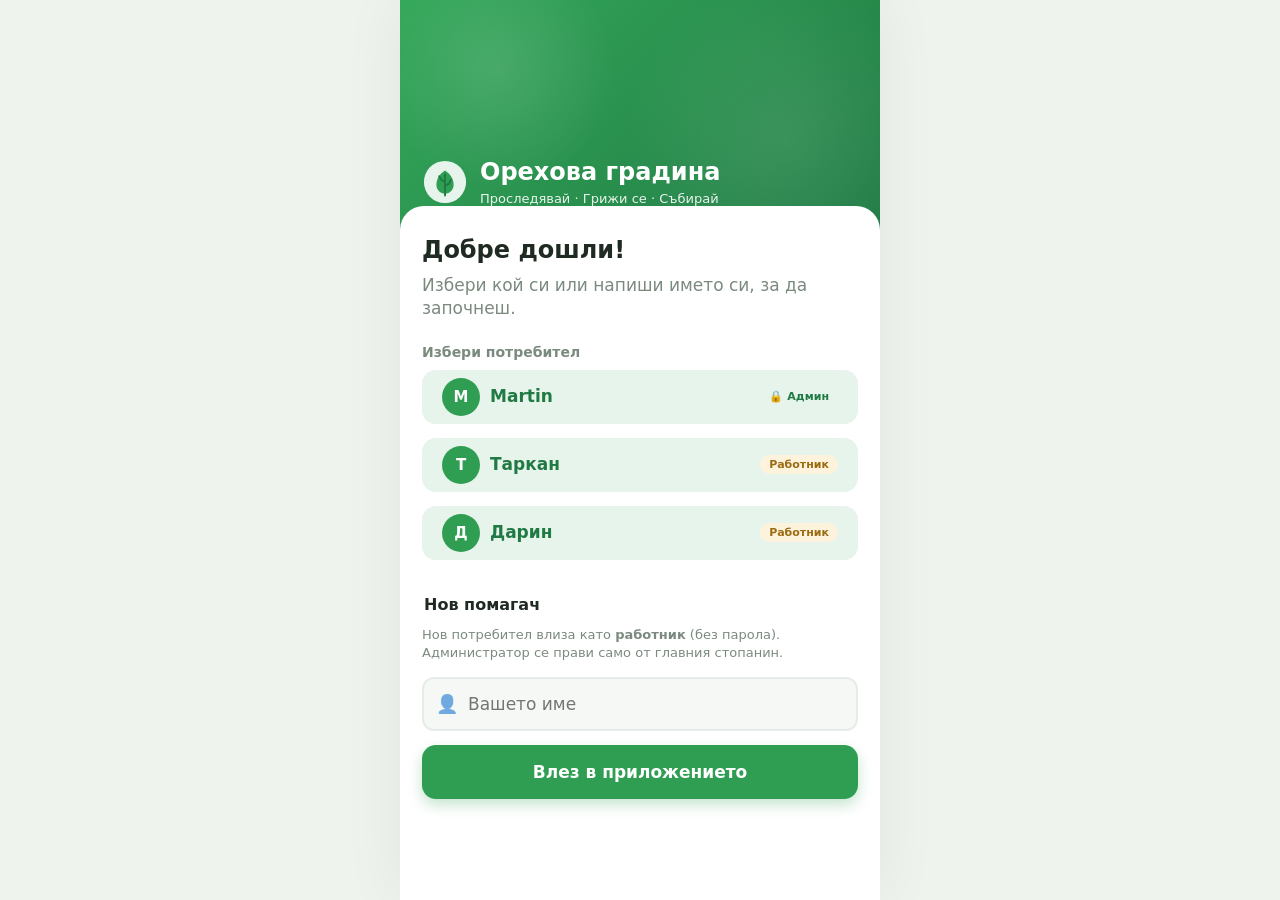
==== app/index.html @ c241c127 "Орехова градина PWA" ====
<!DOCTYPE html>
<html lang="bg">
<head>
<meta charset="UTF-8" />
<meta name="viewport" content="width=device-width, initial-scale=1.0, viewport-fit=cover, maximum-scale=1" />
<meta name="theme-color" content="#2f9e52" />
<title>Орехова градина</title>
<link rel="manifest" href="manifest.webmanifest" />
<link rel="stylesheet" href="css/styles.css" />
</head>
<body>
  <div class="offline-bar">⚠ Няма интернет — данните се пазят на телефона и ще се синхронизират по-късно.</div>
  <div id="app" class="app"></div>

  <!-- долна навигация се рендерира от app.js вътре в #app -->
  <div class="sheet-backdrop" id="sheet"></div>

  <script src="js/data.js"></script>
  <script src="js/app.js"></script>
</body>
</html>
---- app/css/styles.css ----
/* =========================================================================
   styles.css — Дизайн система (зелено-бяло, чисто, едри елементи за възрастни)
   ========================================================================= */
:root{
  --green:#2f9e52;
  --green-dark:#1f7a43;
  --green-soft:#e7f4ec;
  --yellow:#f3b53c;
  --yellow-soft:#fdf3dd;
  --red:#e4584f;
  --red-soft:#fce9e7;
  --blue:#2e86de;
  --blue-soft:#e6f0fc;
  --brown:#8a5a3b;

  --bg:#eef3ee;
  --card:#ffffff;
  --ink:#1f2a22;
  --muted:#7b8a7f;
  --line:#e7ece8;

  --radius:18px;
  --radius-sm:12px;
  --shadow:0 6px 18px rgba(31,42,34,.08);
  --shadow-lg:0 14px 36px rgba(31,42,34,.16);

  --tap:54px; /* минимален размер за пръст */
}

*{box-sizing:border-box;margin:0;padding:0;-webkit-tap-highlight-color:transparent;}
html,body{height:100%;}
body{
  font-family:-apple-system,"Segoe UI",Roboto,system-ui,"Noto Sans",sans-serif;
  background:var(--bg);
  color:var(--ink);
  font-size:17px;
  line-height:1.4;
  -webkit-font-smoothing:antialiased;
}
button{font-family:inherit;cursor:pointer;border:none;background:none;color:inherit;}
input,select,textarea{font-family:inherit;font-size:17px;}
img{max-width:100%;display:block;}

/* ---- App frame --------------------------------------------------------- */
.app{
  max-width:480px;margin:0 auto;min-height:100%;
  background:var(--bg);position:relative;
  display:flex;flex-direction:column;
  box-shadow:0 0 60px rgba(0,0,0,.06);
}
.view{display:none;flex:1;padding-bottom:84px;}
.view.active{display:block;animation:fade .2s ease;}
@keyframes fade{from{opacity:0;transform:translateY(4px);}to{opacity:1;transform:none;}}

/* ---- Top bar ----------------------------------------------------------- */
.topbar{
  position:sticky;top:0;z-index:30;
  background:var(--card);
  display:flex;align-items:center;gap:12px;
  padding:14px 16px;border-bottom:1px solid var(--line);
}
.topbar .brand{display:flex;align-items:center;gap:10px;font-weight:800;font-size:19px;}
.topbar .brand .logo{width:34px;height:34px;}
.topbar .spacer{flex:1;}
.topbar .user{display:flex;align-items:center;gap:9px;}
.topbar .user .nm{text-align:right;line-height:1.1;}
.topbar .user .nm b{font-size:14px;display:block;}
.topbar .user .nm small{font-size:11px;color:var(--muted);}
.topbar .back{font-size:24px;width:40px;height:40px;border-radius:12px;display:flex;align-items:center;justify-content:center;}
.topbar .back:active{background:var(--green-soft);}

.avatar{width:38px;height:38px;border-radius:50%;background:var(--green);
  color:#fff;font-weight:700;display:flex;align-items:center;justify-content:center;font-size:15px;}

/* ---- Content ----------------------------------------------------------- */
.content{padding:16px 16px 96px;}
.h2{font-size:21px;font-weight:800;margin:4px 2px 14px;}
.section-title{font-size:16px;font-weight:700;margin:20px 2px 10px;color:var(--ink);}
details.sect{margin:12px 0;border:1px solid var(--line);border-radius:14px;background:#fff;overflow:hidden;}
details.sect>summary{list-style:none;cursor:pointer;display:flex;align-items:center;justify-content:space-between;padding:16px;font-size:16px;font-weight:700;color:var(--ink);}
details.sect>summary::-webkit-details-marker{display:none;}
details.sect>summary::after{content:'▸';color:var(--muted);font-size:15px;transition:transform .15s;}
details.sect[open]>summary::after{transform:rotate(90deg);}
details.sect>.sect-body{padding:0 14px 14px;}
.muted{color:var(--muted);}

/* ---- Cards ------------------------------------------------------------- */
.card{background:var(--card);border-radius:var(--radius);box-shadow:var(--shadow);padding:16px;margin-bottom:14px;}
.card.flush{padding:0;overflow:hidden;}

/* ---- Buttons ----------------------------------------------------------- */
.btn{
  display:inline-flex;align-items:center;justify-content:center;gap:9px;
  background:var(--green);color:#fff;font-weight:700;font-size:17px;
  padding:0 20px;height:var(--tap);border-radius:14px;width:100%;
  box-shadow:0 6px 14px rgba(47,158,82,.28);transition:transform .08s,filter .15s;
}
.btn:active{transform:translateY(1px);filter:brightness(.96);}
.btn.secondary{background:var(--green-soft);color:var(--green-dark);box-shadow:none;}
.btn.ghost{background:transparent;color:var(--green-dark);box-shadow:none;border:2px solid var(--line);}
.btn.danger{background:var(--red);box-shadow:0 6px 14px rgba(228,88,79,.28);}
.btn.sm{height:42px;font-size:15px;width:auto;padding:0 16px;}

/* ---- Form -------------------------------------------------------------- */
.field{margin-bottom:14px;}
.field label{display:block;font-size:14px;font-weight:600;color:var(--muted);margin-bottom:7px;}
.input,select.input,textarea.input{
  width:100%;background:#f5f8f5;border:2px solid var(--line);border-radius:12px;
  padding:0 14px;height:var(--tap);color:var(--ink);
}
textarea.input{height:auto;padding:12px 14px;min-height:84px;resize:vertical;}
.input:focus,select.input:focus,textarea.input:focus{outline:none;border-color:var(--green);background:#fff;}
.input-icon{position:relative;}
.input-icon .ic{position:absolute;left:14px;top:50%;transform:translateY(-50%);font-size:18px;opacity:.6;}
.input-icon .input{padding-left:44px;}

/* ---- Pills / chips ----------------------------------------------------- */
.chip{display:inline-flex;align-items:center;gap:7px;padding:7px 13px;border-radius:999px;font-size:14px;font-weight:600;}
.chip.green{background:var(--green-soft);color:var(--green-dark);}
.chip.yellow{background:var(--yellow-soft);color:#9a6b11;}
.chip.red{background:var(--red-soft);color:#b23a33;}
.chip.gray{background:#eef1ee;color:var(--muted);}
.dotc{width:12px;height:12px;border-radius:50%;display:inline-block;}
.dotc.green{background:var(--green);} .dotc.yellow{background:var(--yellow);} .dotc.red{background:var(--red);}

/* ---- Segmented control ------------------------------------------------- */
.seg{display:flex;background:#eef1ee;border-radius:14px;padding:5px;gap:5px;margin-bottom:16px;}
.seg button{flex:1;height:44px;border-radius:10px;font-weight:700;color:var(--muted);font-size:15px;}
.seg button.active{background:var(--card);color:var(--green-dark);box-shadow:var(--shadow);}
.rowfilter{display:flex;flex-wrap:wrap;gap:8px;margin-bottom:14px;}
.rowfilter button{min-width:40px;height:40px;padding:0 10px;border-radius:12px;background:#eef1ee;color:var(--muted);font-weight:700;font-size:15px;}
.rowfilter button.active{background:var(--green);color:#fff;box-shadow:var(--shadow);}
.bucketpick{display:flex;gap:10px;}
.bucketpick .bpick{flex:1;display:flex;flex-direction:column;align-items:center;gap:4px;padding:10px 6px;border-radius:14px;background:var(--card);border:2px solid var(--line);box-shadow:var(--shadow);}
.bucketpick .bpick .bpic{width:52px;height:52px;display:flex;align-items:center;justify-content:center;}
.bucketpick .bpick .bpic img{width:100%;height:100%;object-fit:contain;}
.bucketpick .bpick b{font-size:13px;color:var(--ink);line-height:1.1;text-align:center;}
.bucketpick .bpick small{font-size:11px;color:var(--muted);}
.bucketpick .bpick.active{border-color:var(--green);background:var(--green-soft);}

/* ---- Stat cards -------------------------------------------------------- */
.stat-row{display:flex;gap:12px;margin-bottom:14px;}
.stat{flex:1;border-radius:var(--radius);padding:16px;color:#fff;box-shadow:var(--shadow);}
.stat b{display:block;font-size:26px;line-height:1.1;}
.stat small{font-size:12px;opacity:.9;}
.stat.green{background:linear-gradient(135deg,#34a85a,#1f7a43);}
.stat.blue{background:linear-gradient(135deg,#3a90e6,#2563c9);}
.stat.purple{background:linear-gradient(135deg,#8b63d6,#6a3fc0);}
.stat.plain{background:var(--card);color:var(--ink);}
.stat.plain b{color:var(--green-dark);}
.stat.plain small{color:var(--muted);}

/* =========================================================================
   Orchard map
   ========================================================================= */
.map-toolbar{display:flex;gap:10px;margin-bottom:14px;flex-wrap:wrap;}
.map-toolbar select{flex:1;min-width:120px;}
.mapwrap{overflow:hidden;border-radius:var(--radius);background:var(--card);box-shadow:var(--shadow);padding:12px 10px;}
.grid{
  display:grid;gap:7px 5px;justify-content:stretch;align-items:start;width:100%;
}
.grid .corner,.grid .colhead,.grid .rowhead{display:flex;align-items:center;justify-content:center;color:var(--muted);font-weight:700;font-size:11px;}
.grid .rowhead{width:16px;align-self:stretch;padding-bottom:11px;}
.grid .colhead{height:16px;}

/* декоративни зони (горе вдясно) */
.grid .house{
  background:repeating-linear-gradient(45deg,#eef6ee,#eef6ee 8px,#e4f0e4 8px,#e4f0e4 16px);
  border:2px dashed #bcd6bf;border-radius:12px;align-self:stretch;
  display:flex;flex-direction:column;align-items:center;justify-content:center;
  font-size:11px;font-weight:700;color:#5a7a5f;text-align:center;line-height:1.25;padding:4px;
}
.grid .coop{
  background:repeating-linear-gradient(90deg,#fff7df,#fff7df 7px,#fdeec0 7px,#fdeec0 14px);
  border:2px dashed #ecd48f;border-radius:12px;align-self:stretch;
  display:flex;flex-direction:column;align-items:center;justify-content:center;
  font-size:11px;font-weight:700;color:#9a7a1f;text-align:center;line-height:1.25;padding:4px;
}
.grid .dog{
  background:repeating-linear-gradient(45deg,#f3ead9,#f3ead9 8px,#e8dac0 8px,#e8dac0 16px);
  border:2px dashed #d2b48c;border-radius:12px;align-self:stretch;
  display:flex;flex-direction:column;align-items:center;justify-content:center;
  font-size:11px;font-weight:700;color:#8a6a3f;text-align:center;line-height:1.25;padding:4px;
}
.grid .garden{
  background:repeating-linear-gradient(90deg,#eaf7e1,#eaf7e1 7px,#dcefce 7px,#dcefce 14px);
  border:2px dashed #b4d79a;border-radius:12px;align-self:stretch;
  display:flex;flex-direction:column;align-items:center;justify-content:center;
  font-size:11px;font-weight:700;color:#4f7a39;text-align:center;line-height:1.25;padding:4px;
}

.tree-cell{
  width:100%;min-width:0;display:flex;flex-direction:column;align-items:center;gap:2px;
  cursor:pointer;position:relative;
}
.tree-cell .svgwrap{width:100%;max-width:44px;aspect-ratio:1;transition:transform .1s;}
.tree-cell:active .svgwrap{transform:scale(.9);}
.tree-cell .code{font-size:9px;font-weight:700;color:var(--muted);line-height:1;}
.tree-cell.sel .svgwrap{filter:drop-shadow(0 0 0 3px var(--blue));}
.tree-cell.small-badge .svgwrap{background:#efeaff;border:2px solid #7c5cff;border-radius:50%;box-sizing:border-box;padding:3px;}
.tree-cell.small-badge .code{background:#7c5cff;color:#fff;padding:1px 6px;border-radius:8px;}
.tree-cell.me-here .svgwrap{filter:drop-shadow(0 0 0 3px #e4572e);}
.tree-cell.me-here::after{content:'📍';position:absolute;top:-14px;left:50%;transform:translateX(-50%);font-size:20px;animation:mehere 1s infinite;}
@keyframes mehere{0%,100%{transform:translateX(-50%) translateY(0);}50%{transform:translateX(-50%) translateY(-4px);}}

/* компас (разходка) */
.compass-card{display:flex;align-items:center;gap:18px;background:var(--card);border-radius:var(--radius);box-shadow:var(--shadow);padding:18px;margin-bottom:14px;}
.compass{position:relative;width:110px;height:110px;flex:0 0 auto;}
.compass .rose{position:absolute;inset:0;border-radius:50%;border:3px solid var(--line);background:radial-gradient(circle,#fff,#f1f4f1);}
.compass .rose span{position:absolute;font-weight:800;font-size:14px;color:var(--muted);}
.compass .rose .n{top:4px;left:50%;transform:translateX(-50%);color:#e4572e;}
.compass .rose .s{bottom:4px;left:50%;transform:translateX(-50%);}
.compass .rose .e{right:6px;top:50%;transform:translateY(-50%);}
.compass .rose .w{left:6px;top:50%;transform:translateY(-50%);}
.compass .needle{position:absolute;left:50%;top:50%;width:0;height:0;transform-origin:50% 50%;transition:transform .15s ease-out;
  border-left:9px solid transparent;border-right:9px solid transparent;border-bottom:46px solid #e4572e;margin:-46px 0 0 -9px;}
.compass-info .big{font-size:26px;font-weight:800;color:var(--green-dark);}

/* режим редактиране */
.edit-bar{display:flex;gap:10px;align-items:center;background:var(--yellow-soft);border:1px solid #f0dca8;border-radius:12px;padding:10px 12px;margin-bottom:12px;font-size:13px;color:#8a6b11;font-weight:600;}
.cell-empty{width:100%;min-width:0;aspect-ratio:1;max-width:44px;margin:0 auto;border:2px dashed #d5e0d6;border-radius:10px;display:flex;align-items:center;justify-content:center;color:#b6c4b8;font-size:18px;cursor:pointer;}
.cell-empty:active{background:var(--green-soft);}
.move-pad{display:grid;grid-template-columns:repeat(3,1fr);gap:8px;max-width:180px;margin:0 auto;}
.move-pad button{height:46px;border-radius:12px;background:#eef1ee;font-size:20px;font-weight:700;}
.move-pad .sp{visibility:hidden;}

/* legend */
.legend{display:flex;gap:16px;flex-wrap:wrap;margin-top:14px;font-size:13px;color:var(--muted);}
.legend span{display:flex;align-items:center;gap:7px;}

/* tree popup (mini) */
.tree-pop{
  position:absolute;z-index:40;background:var(--card);border-radius:14px;box-shadow:var(--shadow-lg);
  padding:12px 14px;width:180px;border:1px solid var(--line);
}
.tree-pop h4{font-size:15px;margin-bottom:2px;}
.tree-pop .sub{font-size:12px;color:var(--muted);margin-bottom:8px;}

/* ---- Counters (harvest) ------------------------------------------------ */
.counter-row{display:flex;align-items:center;gap:12px;background:var(--card);border-radius:var(--radius-sm);padding:12px;margin-bottom:10px;box-shadow:var(--shadow);}
.counter-row .ic{width:44px;height:44px;border-radius:12px;background:var(--green-soft);display:flex;align-items:center;justify-content:center;}
.counter-row .info{flex:1;}
.counter-row .info b{font-size:16px;}
.counter-row .info small{display:block;color:var(--muted);font-size:12px;}
.stepper{display:flex;align-items:center;gap:8px;}
.stepper button{width:40px;height:40px;border-radius:12px;background:#eef1ee;font-size:22px;font-weight:700;color:var(--green-dark);}
.stepper button:active{background:var(--green-soft);}
.stepper .val{min-width:34px;text-align:center;font-size:19px;font-weight:800;}

/* ---- Bucket quick (бърз режим) ---------------------------------------- */
.bucket-big{display:flex;align-items:center;gap:16px;background:var(--card);border-radius:var(--radius);padding:18px;margin-bottom:14px;box-shadow:var(--shadow);}
.bucket-big .pic{width:64px;height:64px;border-radius:14px;background:var(--green-soft);display:flex;align-items:center;justify-content:center;font-size:34px;overflow:hidden;padding:5px;}
.bucket-big .t{flex:1;}
.bucket-big .t b{font-size:18px;}
.bucket-big .plus{width:60px;height:60px;border-radius:50%;background:var(--green);color:#fff;font-size:30px;font-weight:700;display:flex;align-items:center;justify-content:center;box-shadow:0 6px 14px rgba(47,158,82,.3);}

/* ---- List rows (log, sales, buyers) ----------------------------------- */
.list-row{display:flex;align-items:center;gap:12px;padding:14px 0;border-bottom:1px solid var(--line);}
.list-row:last-child{border-bottom:none;}
.list-row .ic{width:42px;height:42px;border-radius:12px;display:flex;align-items:center;justify-content:center;flex-shrink:0;}
.list-row .ic.water{background:var(--blue-soft);} .list-row .ic.fert{background:var(--green-soft);}
.list-row .ic.harvest{background:var(--yellow-soft);} .list-row .ic.sys{background:#eef1ee;} .list-row .ic.mow{background:#eef7e9;}
.list-row .tx{flex:1;}
.list-row .tx b{font-size:15px;}
.list-row .tx small{display:block;color:var(--muted);font-size:12px;}
.list-row .meta{font-size:12px;color:var(--muted);text-align:right;flex-shrink:0;}

/* ---- Tree detail ------------------------------------------------------- */
.detail-photo{width:100%;height:190px;border-radius:var(--radius);object-fit:cover;background:var(--green-soft);}
.kv{display:flex;align-items:center;gap:10px;padding:10px 0;border-bottom:1px solid var(--line);font-size:15px;}
.kv:last-child{border-bottom:none;}
.kv .k{color:var(--muted);width:120px;flex-shrink:0;display:flex;align-items:center;gap:8px;}
.kv .v{font-weight:600;}

/* ---- Bar chart (stats) ------------------------------------------------- */
.bars{display:flex;align-items:flex-end;gap:6px;height:150px;padding-top:10px;}
.bars .b{flex:1;background:var(--green);border-radius:6px 6px 0 0;min-height:4px;position:relative;}
.bars .b.alt{background:#9ad0ae;}
.barlabels{display:flex;gap:6px;margin-top:6px;}
.barlabels span{flex:1;text-align:center;font-size:10px;color:var(--muted);}
.rank-row{display:flex;align-items:center;gap:10px;margin-bottom:10px;}
.rank-row .nm{width:40px;font-weight:700;font-size:14px;}
.rank-row .track{flex:1;background:#eef1ee;border-radius:8px;height:16px;overflow:hidden;}
.rank-row .fill{height:100%;background:var(--green);border-radius:8px;}
.rank-row .kg{width:64px;text-align:right;font-size:13px;color:var(--muted);}

/* ---- Bottom nav -------------------------------------------------------- */
.bottomnav{
  position:fixed;left:0;right:0;bottom:0;z-index:50;
  max-width:480px;margin:0 auto;
  background:var(--card);border-top:1px solid var(--line);
  display:flex;justify-content:space-around;align-items:center;
  height:72px;padding-bottom:env(safe-area-inset-bottom);
}
.bottomnav .nav{display:flex;flex-direction:column;align-items:center;gap:3px;font-size:11px;color:var(--muted);flex:1;height:100%;justify-content:center;}
.bottomnav .nav .ic{font-size:23px;line-height:1;}
.bottomnav .nav.active{color:var(--green-dark);font-weight:700;}
.bottomnav .nav.active .ic{transform:translateY(-1px);}

/* ---- FAB --------------------------------------------------------------- */
.fab{position:fixed;right:calc(50% - 240px + 18px);bottom:88px;z-index:55;width:60px;height:60px;border-radius:50%;
  background:var(--green);color:#fff;font-size:30px;display:flex;align-items:center;justify-content:center;
  box-shadow:var(--shadow-lg);}
@media(max-width:480px){.fab{right:18px;}}

/* ---- Modal / sheet ----------------------------------------------------- */
.sheet-backdrop{position:fixed;inset:0;background:rgba(20,30,24,.45);z-index:100;display:none;align-items:flex-end;justify-content:center;}
.sheet-backdrop.open{display:flex;animation:fade .15s;}
.sheet{background:var(--card);width:100%;max-width:480px;border-radius:22px 22px 0 0;padding:20px 18px calc(24px + env(safe-area-inset-bottom));max-height:90vh;overflow:auto;animation:slideup .22s ease;}
@keyframes slideup{from{transform:translateY(40px);opacity:.6;}to{transform:none;opacity:1;}}
.sheet .grip{width:44px;height:5px;border-radius:3px;background:#dfe5e0;margin:0 auto 14px;}
.sheet h3{font-size:19px;font-weight:800;margin-bottom:14px;}

/* ---- Login ------------------------------------------------------------- */
.login{min-height:100vh;display:flex;flex-direction:column;}
.login .hero{height:230px;background:
  radial-gradient(120px 120px at 20% 30%, rgba(255,255,255,.12), transparent),
  radial-gradient(160px 160px at 80% 60%, rgba(255,255,255,.10), transparent),
  linear-gradient(135deg,#34a85a,#1f7a43);display:flex;align-items:flex-end;}
.login .hero .brand{display:flex;align-items:center;gap:12px;color:#fff;padding:22px;}
.login .hero .brand .logo{width:46px;height:46px;}
.login .hero .brand b{font-size:24px;}
.login .hero .brand small{display:block;opacity:.9;font-size:13px;font-weight:400;}
.login .panel{flex:1;background:var(--card);margin-top:-24px;border-radius:24px 24px 0 0;padding:28px 22px;}
.login .panel h1{font-size:24px;margin-bottom:6px;}
.login .panel p.sub{color:var(--muted);margin-bottom:22px;}

/* ---- Offline banner ---------------------------------------------------- */
.offline-bar{display:none;background:#fff7e6;color:#9a6b11;text-align:center;font-size:13px;font-weight:600;padding:7px;}
body.offline .offline-bar{display:block;}

/* ---- Update banner ----------------------------------------------------- */
.update-bar{
  position:fixed;left:0;right:0;top:0;z-index:200;
  background:var(--green);color:#fff;font-weight:700;font-size:14px;
  display:flex;align-items:center;justify-content:center;gap:12px;
  padding:10px 14px;box-shadow:0 4px 14px rgba(0,0,0,.18);
}
.update-bar button{background:#fff;color:var(--green-dark);font-weight:800;border-radius:10px;padding:8px 16px;font-size:14px;}
.update-bar button:active{filter:brightness(.95);}

/* ---- helpers ----------------------------------------------------------- */
.row{display:flex;gap:12px;}
.row>*{flex:1;}
.center{text-align:center;}
.mt{margin-top:14px;} .mb{margin-bottom:14px;}
.hidden{display:none!important;}
.badge{font-size:11px;font-weight:700;padding:3px 9px;border-radius:999px;}
.badge.green{background:var(--green-soft);color:var(--green-dark);}
.badge.orange{background:var(--yellow-soft);color:#9a6b11;}
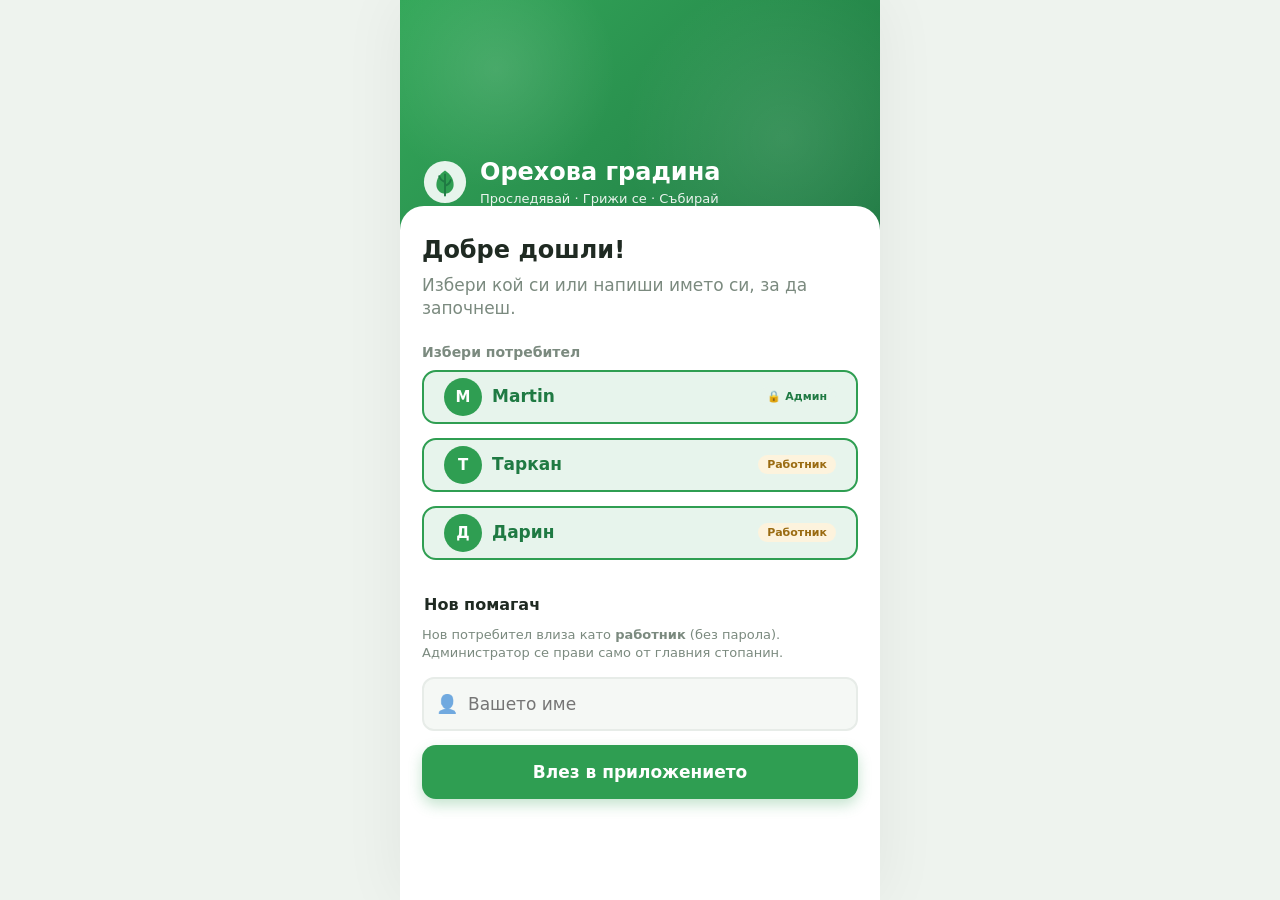
==== commit a7f0d39f: "feat: kg hint under fill, cheese-bucket count, in-app back/swipe, map multi-select for care (1.11.0/" ====
--- a/app/index.html
+++ b/app/index.html
@@ -14,6 +14,8 @@
 
   <!-- долна навигация се рендерира от app.js вътре в #app -->
   <div class="sheet-backdrop" id="sheet"></div>
+  <!-- лента за действие при избор на няколко дървета върху картата -->
+  <div id="mapbar" class="mapbar"></div>
 
   <script src="js/data.js"></script>
   <script src="js/app.js"></script>
--- a/app/css/styles.css
+++ b/app/css/styles.css
@@ -76,6 +76,11 @@
 .content{padding:16px 16px 96px;}
 .h2{font-size:21px;font-weight:800;margin:4px 2px 14px;}
 .section-title{font-size:16px;font-weight:700;margin:20px 2px 10px;color:var(--ink);}
+.section-title.title-row{display:flex;align-items:center;justify-content:space-between;gap:10px;flex-wrap:wrap;}
+.section-title.title-row .tl{display:inline-flex;align-items:center;gap:8px;}
+.iconbtn{width:32px;height:32px;border-radius:10px;background:#eef1ee;display:flex;align-items:center;justify-content:center;font-size:16px;flex:0 0 auto;}
+.iconbtn.on{background:var(--green);color:#fff;}
+.walkbtn{flex:0 0 auto;white-space:nowrap;}
 details.sect{margin:12px 0;border:1px solid var(--line);border-radius:14px;background:#fff;overflow:hidden;}
 details.sect>summary{list-style:none;cursor:pointer;display:flex;align-items:center;justify-content:space-between;padding:16px;font-size:16px;font-weight:700;color:var(--ink);}
 details.sect>summary::-webkit-details-marker{display:none;}
@@ -96,7 +101,7 @@
   box-shadow:0 6px 14px rgba(47,158,82,.28);transition:transform .08s,filter .15s;
 }
 .btn:active{transform:translateY(1px);filter:brightness(.96);}
-.btn.secondary{background:var(--green-soft);color:var(--green-dark);box-shadow:none;}
+.btn.secondary{background:var(--green-soft);color:var(--green-dark);box-shadow:none;border:2px solid var(--green);}
 .btn.ghost{background:transparent;color:var(--green-dark);box-shadow:none;border:2px solid var(--line);}
 .btn.danger{background:var(--red);box-shadow:0 6px 14px rgba(228,88,79,.28);}
 .btn.sm{height:42px;font-size:15px;width:auto;padding:0 16px;}
@@ -125,8 +130,8 @@
 
 /* ---- Segmented control ------------------------------------------------- */
 .seg{display:flex;background:#eef1ee;border-radius:14px;padding:5px;gap:5px;margin-bottom:16px;}
-.seg button{flex:1;height:44px;border-radius:10px;font-weight:700;color:var(--muted);font-size:15px;}
-.seg button.active{background:var(--card);color:var(--green-dark);box-shadow:var(--shadow);}
+.seg button{flex:1;height:44px;border-radius:10px;font-weight:700;color:var(--green-dark);font-size:15px;background:var(--card);box-shadow:var(--shadow);}
+.seg button.active{background:var(--green);color:#fff;box-shadow:var(--shadow);}
 .rowfilter{display:flex;flex-wrap:wrap;gap:8px;margin-bottom:14px;}
 .rowfilter button{min-width:40px;height:40px;padding:0 10px;border-radius:12px;background:#eef1ee;color:var(--muted);font-weight:700;font-size:15px;}
 .rowfilter button.active{background:var(--green);color:#fff;box-shadow:var(--shadow);}
@@ -202,6 +207,20 @@
 .tree-cell.me-here .svgwrap{filter:drop-shadow(0 0 0 3px #e4572e);}
 .tree-cell.me-here::after{content:'📍';position:absolute;top:-14px;left:50%;transform:translateX(-50%);font-size:20px;animation:mehere 1s infinite;}
 @keyframes mehere{0%,100%{transform:translateX(-50%) translateY(0);}50%{transform:translateX(-50%) translateY(-4px);}}
+/* избрани дървета за групова грижа (торене/поливане) */
+.tree-cell.selected .svgwrap{filter:drop-shadow(0 0 0 3px var(--green));background:var(--green-soft);border-radius:50%;}
+.tree-cell.selected::after{content:'✓';position:absolute;top:-8px;right:4px;width:18px;height:18px;border-radius:50%;background:var(--green);color:#fff;font-size:12px;font-weight:800;display:flex;align-items:center;justify-content:center;box-shadow:0 2px 6px rgba(0,0,0,.25);}
+.map-hint{font-size:12px;color:var(--muted);background:var(--green-soft);border-radius:10px;padding:8px 10px;margin:4px 0 10px;}
+.pickbanner{background:var(--green-soft);border:2px solid var(--green);border-radius:12px;padding:12px;color:var(--green-dark);}
+.pickchips{display:flex;flex-wrap:wrap;gap:6px;margin-top:8px;}
+
+/* плаваща лента за групово действие върху избрани дървета */
+.mapbar{position:fixed;left:12px;right:12px;bottom:84px;z-index:60;background:var(--card);border-radius:16px;box-shadow:0 8px 24px rgba(0,0,0,.2);border:2px solid var(--green);padding:12px 14px;display:none;align-items:center;justify-content:space-between;gap:10px;}
+.mapbar.open{display:flex;}
+.mapbar-info{font-size:14px;color:var(--green-dark);}
+.mapbar-info b{font-size:20px;}
+.mapbar-actions{display:flex;gap:8px;}
+.mapbar-actions .btn{width:auto;padding:0 12px;}
 
 /* компас (разходка) */
 .compass-card{display:flex;align-items:center;gap:18px;background:var(--card);border-radius:var(--radius);box-shadow:var(--shadow);padding:18px;margin-bottom:14px;}
@@ -212,8 +231,10 @@
 .compass .rose .s{bottom:4px;left:50%;transform:translateX(-50%);}
 .compass .rose .e{right:6px;top:50%;transform:translateY(-50%);}
 .compass .rose .w{left:6px;top:50%;transform:translateY(-50%);}
-.compass .needle{position:absolute;left:50%;top:50%;width:0;height:0;transform-origin:50% 50%;transition:transform .15s ease-out;
-  border-left:9px solid transparent;border-right:9px solid transparent;border-bottom:46px solid #e4572e;margin:-46px 0 0 -9px;}
+.compass .needle{position:absolute;inset:0;transform-origin:50% 50%;transition:transform .15s ease-out;}
+.compass .needle::before{content:'';position:absolute;left:50%;top:10px;width:0;height:0;transform:translateX(-50%);
+  border-left:8px solid transparent;border-right:8px solid transparent;border-bottom:45px solid #e4572e;}
+.compass .needle::after{content:'';position:absolute;left:50%;top:50%;width:12px;height:12px;border-radius:50%;background:#333;border:2px solid #fff;transform:translate(-50%,-50%);}
 .compass-info .big{font-size:26px;font-weight:800;color:var(--green-dark);}
 
 /* режим редактиране */
@@ -246,6 +267,16 @@
 .stepper button{width:40px;height:40px;border-radius:12px;background:#eef1ee;font-size:22px;font-weight:700;color:var(--green-dark);}
 .stepper button:active{background:var(--green-soft);}
 .stepper .val{min-width:34px;text-align:center;font-size:19px;font-weight:800;}
+
+/* ---- Fill stepper (−5% / % / +5%) ------------------------------------ */
+.fillstep{display:flex;align-items:center;gap:10px;margin-top:10px;}
+.fillstep-btn{flex:1;height:48px;border-radius:14px;background:var(--green-soft);border:2px solid var(--green);color:var(--green-dark);display:flex;flex-direction:column;align-items:center;justify-content:center;line-height:1;gap:2px;}
+.fillstep-btn span{font-size:22px;font-weight:800;}
+.fillstep-btn small{font-size:11px;font-weight:700;opacity:.8;}
+.fillstep-btn:active{background:var(--green);color:#fff;}
+.fillstep-val{min-width:72px;text-align:center;font-size:22px;font-weight:800;color:var(--green-dark);}
+.fillhint{display:block;text-align:center;margin-top:8px;font-size:13px;}
+.fillhint b{color:var(--green-dark);font-size:15px;}
 
 /* ---- Bucket quick (бърз режим) ---------------------------------------- */
 .bucket-big{display:flex;align-items:center;gap:16px;background:var(--card);border-radius:var(--radius);padding:18px;margin-bottom:14px;box-shadow:var(--shadow);}
@@ -293,9 +324,9 @@
   height:72px;padding-bottom:env(safe-area-inset-bottom);
 }
 .bottomnav .nav{display:flex;flex-direction:column;align-items:center;gap:3px;font-size:11px;color:var(--muted);flex:1;height:100%;justify-content:center;}
-.bottomnav .nav .ic{font-size:23px;line-height:1;}
+.bottomnav .nav .ic{font-size:23px;line-height:1;width:48px;height:34px;display:flex;align-items:center;justify-content:center;border-radius:12px;transition:background .15s;}
 .bottomnav .nav.active{color:var(--green-dark);font-weight:700;}
-.bottomnav .nav.active .ic{transform:translateY(-1px);}
+.bottomnav .nav.active .ic{background:var(--green-soft);transform:translateY(-1px);}
 
 /* ---- FAB --------------------------------------------------------------- */
 .fab{position:fixed;right:calc(50% - 240px + 18px);bottom:88px;z-index:55;width:60px;height:60px;border-radius:50%;
@@ -326,8 +357,12 @@
 .login .panel p.sub{color:var(--muted);margin-bottom:22px;}
 
 /* ---- Offline banner ---------------------------------------------------- */
-.offline-bar{display:none;background:#fff7e6;color:#9a6b11;text-align:center;font-size:13px;font-weight:600;padding:7px;}
-body.offline .offline-bar{display:block;}
+.offline-bar{display:none;align-items:center;justify-content:center;gap:8px;
+  background:linear-gradient(180deg,#fde7c7,#fbdcb0);color:#8a5a12;
+  border-bottom:1px solid #f0cf9b;text-align:center;font-size:13px;font-weight:700;
+  padding:9px 14px;box-shadow:0 2px 8px rgba(0,0,0,.06);}
+body.offline .offline-bar{display:flex;animation:offslide .25s ease;}
+@keyframes offslide{from{opacity:0;transform:translateY(-100%);}to{opacity:1;transform:translateY(0);}}
 
 /* ---- Update banner ----------------------------------------------------- */
 .update-bar{
